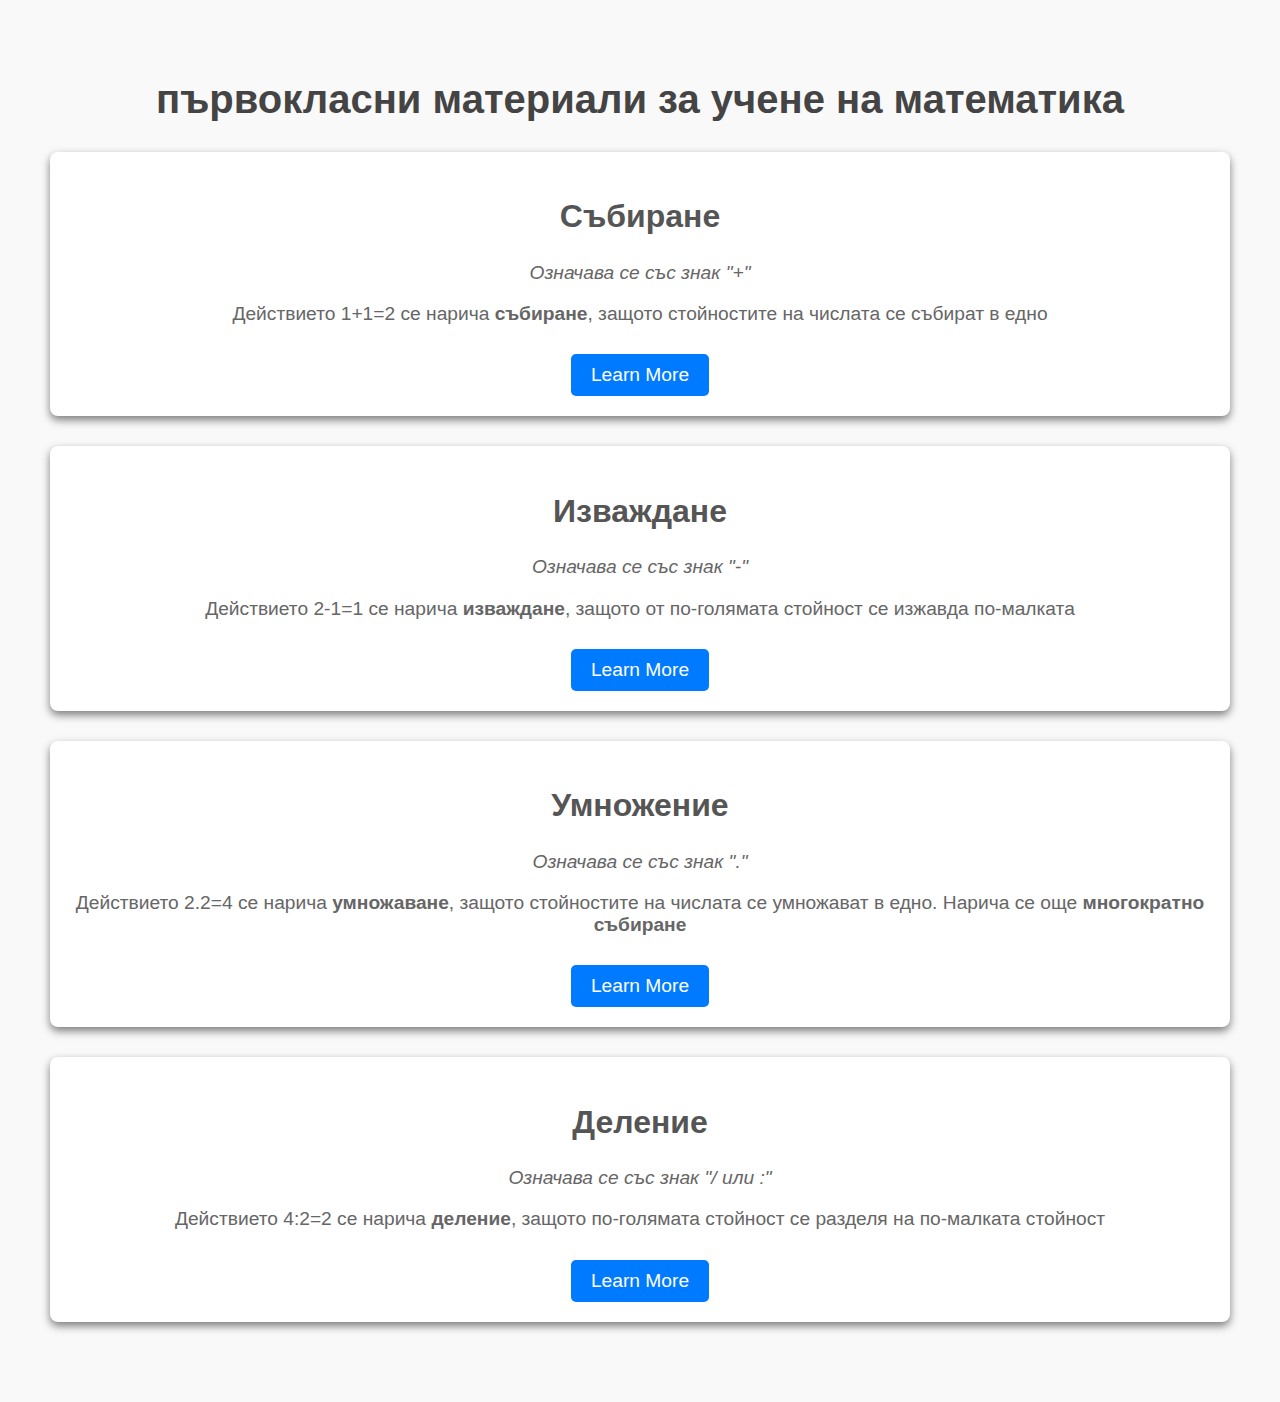
==== index.html @ 089159cf "Update index.html" ====
<!DOCTYPE html>
<html lang="bg">
<head>
    <link rel="stylesheet" href="style.css">
    <meta charset="UTF-8">
    <meta name="viewport" content="width=device-width, initial-scale=1.0">
    <title>Първокласни Материали за Учене на Математика</title>
    
</head>
<body>
    <h1>първокласни материали за учене на математика</h1>
    
    <div class="template">
        <h2>Събиранe</h2>
        <p><i>Означава се със знак "+"</i></p>
        <p>Действието 1+1=2 се нарича <b>събиране</b>, защото стойностите на числата се събират в едно</p>
        <a href="addition.html">Learn More</a>
    </div>
    
    <div class="template">
        <h2>Изваждане</h2>
        <p><i>Означава се със знак "-"</i></p>
        <p>Действието 2-1=1 се нарича <b>изваждане</b>, защото от по-голямата стойност се изжавда по-малката</p>
        <a href="subtraction.html" target="_blank">Learn More</a>
    </div>
    
    <div class="template">
        <h2>Умножение</h2>
        <p><i>Означава се със знак "."</i></p>
        <p>Действието 2.2=4 се нарича <b>умножаване</b>, защото стойностите на числата се умножават в едно. Нарича се още <b>многократно събиране</b></p>
        <a href="multiplication.html" target="_blank">Learn More</a>
    </div>
    
    <div class="template">
        <h2>Деление</h2>
        <p><i>Означава се със знак "/ или :"</i></p>
        <p>Действието 4:2=2 се нарича <b>деление</b>, защото по-голямата стойност се разделя на по-малката стойност</p>
        <a href="division.html" target="_blank">Learn More</a>
    </div>
</body>
</html>
---- style.css ----
body {
            font-family: Arial, sans-serif;
            background-color: #f9f9f9;
            color: #333;
            text-align: center;
            padding: 50px;
            margin: 0;
        }
        h1 {
            color: #444;
            font-size: 2.5em;
            margin-bottom: 30px;
        }
        .template {
            margin: 30px 0;
            padding: 20px;
            border-radius: 8px;
            background-color: #fff;
            box-shadow: 0 4px 8px rgba(0, 0, 0, 0.5);
        }
        h2 {
            color: #555;
            font-size: 2em;
        }
        p {
            font-size: 1.2em;
            color: #666;
        }
        a {
            display: inline-block;
            margin-top: 10px;
            padding: 10px 20px;
            font-size: 1.2em;
            color: #fff;
            background-color: #007BFF;
            border-radius: 5px;
            text-decoration: none;
            transition: background-color 0.3s ease;
        }
        a:hover {
            background-color: #0056b3;
        }
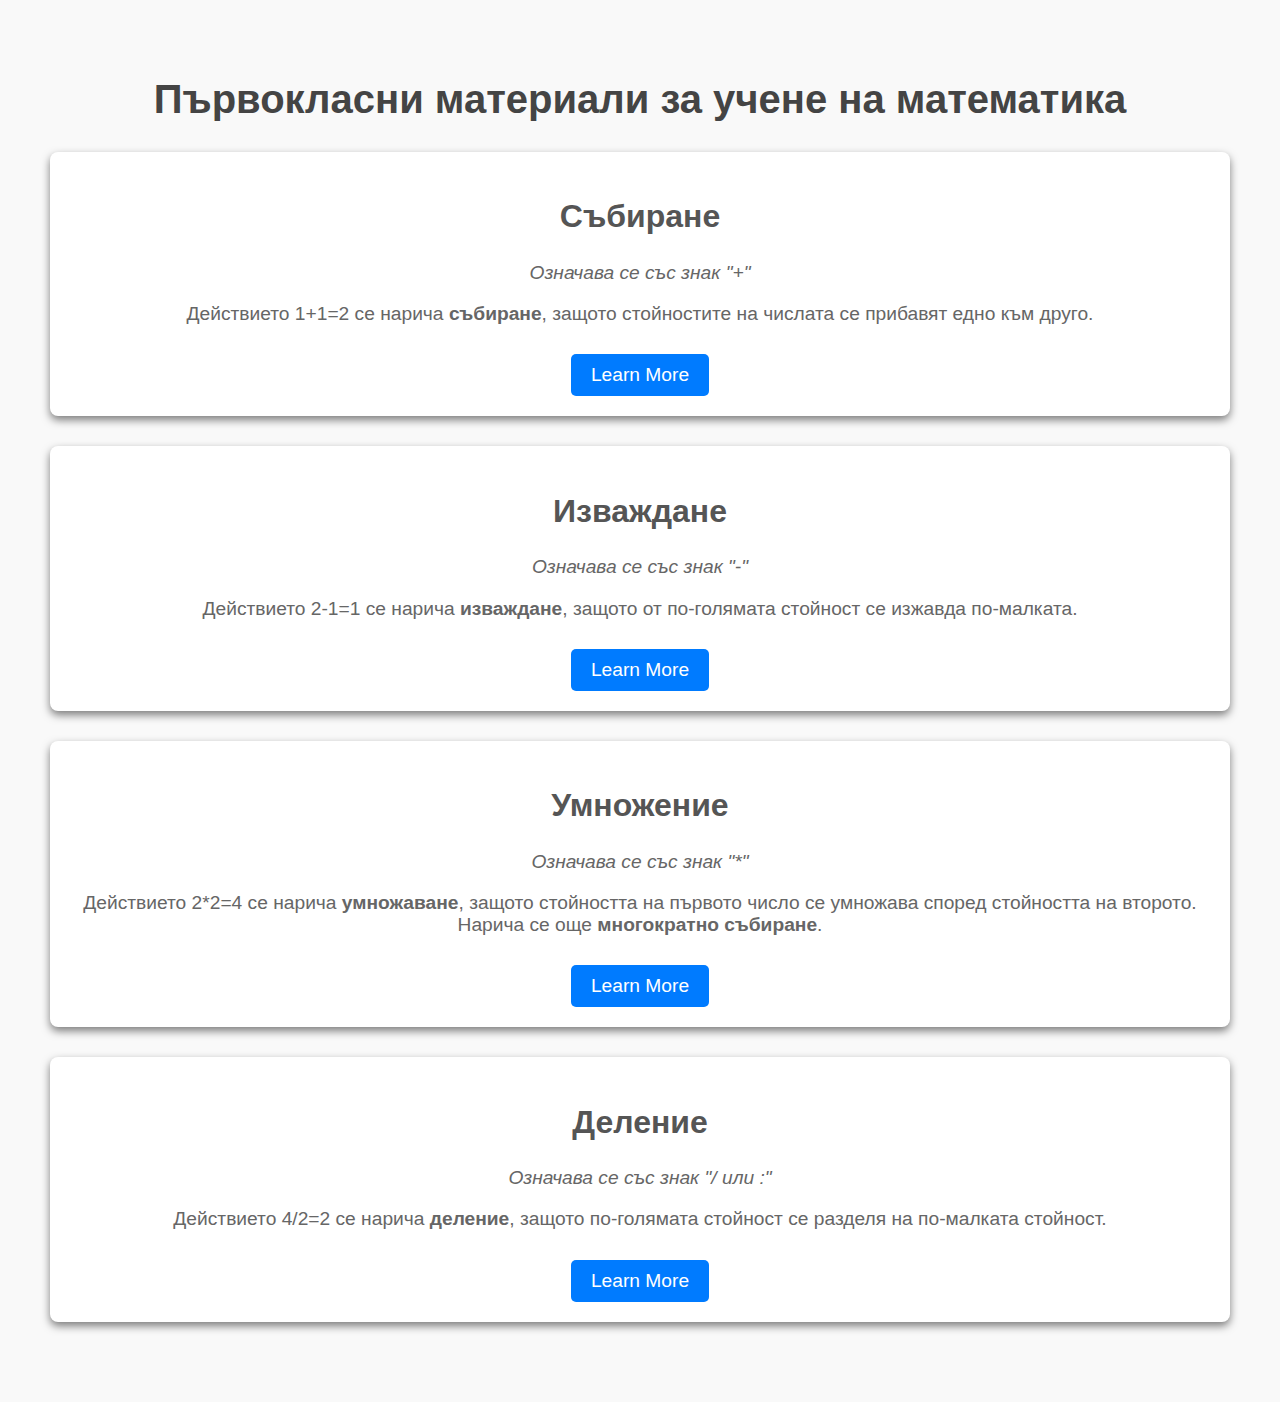
==== commit 338e83ba: "Update index.html" ====
--- a/index.html
+++ b/index.html
@@ -8,33 +8,33 @@
     
 </head>
 <body>
-    <h1>първокласни материали за учене на математика</h1>
+    <h1>Първокласни материали за учене на математика</h1>
     
     <div class="template">
         <h2>Събиранe</h2>
         <p><i>Означава се със знак "+"</i></p>
-        <p>Действието 1+1=2 се нарича <b>събиране</b>, защото стойностите на числата се събират в едно</p>
+        <p>Действието 1+1=2 се нарича <b>събиране</b>, защото стойностите на числата се прибавят едно към друго.</p>
         <a href="addition.html">Learn More</a>
     </div>
     
     <div class="template">
         <h2>Изваждане</h2>
         <p><i>Означава се със знак "-"</i></p>
-        <p>Действието 2-1=1 се нарича <b>изваждане</b>, защото от по-голямата стойност се изжавда по-малката</p>
+        <p>Действието 2-1=1 се нарича <b>изваждане</b>, защото от по-голямата стойност се изжавда по-малката.</p>
         <a href="subtraction.html" target="_blank">Learn More</a>
     </div>
     
     <div class="template">
         <h2>Умножение</h2>
-        <p><i>Означава се със знак "."</i></p>
-        <p>Действието 2.2=4 се нарича <b>умножаване</b>, защото стойностите на числата се умножават в едно. Нарича се още <b>многократно събиране</b></p>
+        <p><i>Означава се със знак "*"</i></p>
+        <p>Действието 2*2=4 се нарича <b>умножаване</b>, защото стойността на първото число се умножава според стойността на второто. Нарича се още <b>многократно събиране</b>.</p>
         <a href="multiplication.html" target="_blank">Learn More</a>
     </div>
     
     <div class="template">
         <h2>Деление</h2>
         <p><i>Означава се със знак "/ или :"</i></p>
-        <p>Действието 4:2=2 се нарича <b>деление</b>, защото по-голямата стойност се разделя на по-малката стойност</p>
+        <p>Действието 4/2=2 се нарича <b>деление</b>, защото по-голямата стойност се разделя на по-малката стойност.</p>
         <a href="division.html" target="_blank">Learn More</a>
     </div>
 </body>
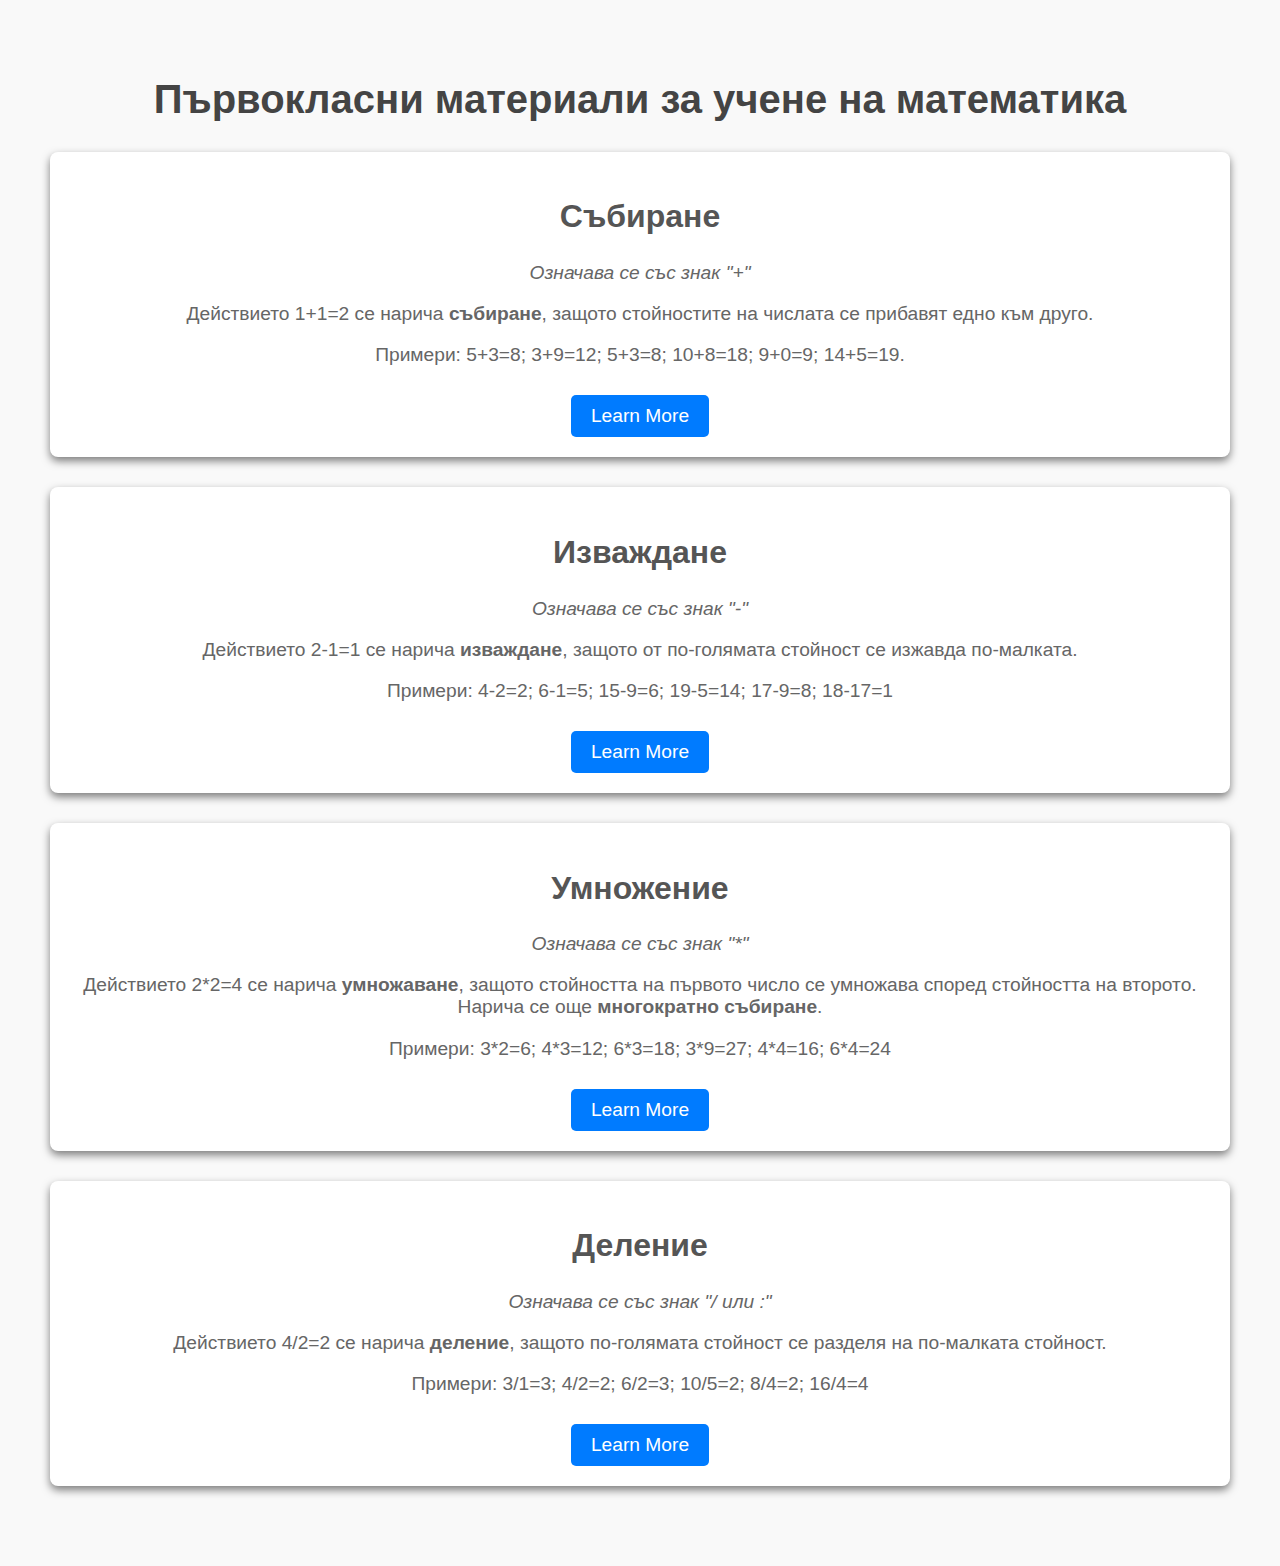
==== commit df73eb8c: "Update index.html" ====
--- a/index.html
+++ b/index.html
@@ -14,6 +14,7 @@
         <h2>Събиранe</h2>
         <p><i>Означава се със знак "+"</i></p>
         <p>Действието 1+1=2 се нарича <b>събиране</b>, защото стойностите на числата се прибавят едно към друго.</p>
+        <p>Примери: 5+3=8; 3+9=12; 5+3=8; 10+8=18; 9+0=9; 14+5=19.</p>
         <a href="addition.html">Learn More</a>
     </div>
     
@@ -21,6 +22,7 @@
         <h2>Изваждане</h2>
         <p><i>Означава се със знак "-"</i></p>
         <p>Действието 2-1=1 се нарича <b>изваждане</b>, защото от по-голямата стойност се изжавда по-малката.</p>
+        <p>Примери: 4-2=2; 6-1=5; 15-9=6; 19-5=14; 17-9=8; 18-17=1</p>
         <a href="subtraction.html" target="_blank">Learn More</a>
     </div>
     
@@ -28,6 +30,7 @@
         <h2>Умножение</h2>
         <p><i>Означава се със знак "*"</i></p>
         <p>Действието 2*2=4 се нарича <b>умножаване</b>, защото стойността на първото число се умножава според стойността на второто. Нарича се още <b>многократно събиране</b>.</p>
+        <p>Примери: 3*2=6; 4*3=12; 6*3=18; 3*9=27; 4*4=16; 6*4=24</p>
         <a href="multiplication.html" target="_blank">Learn More</a>
     </div>
     
@@ -35,6 +38,7 @@
         <h2>Деление</h2>
         <p><i>Означава се със знак "/ или :"</i></p>
         <p>Действието 4/2=2 се нарича <b>деление</b>, защото по-голямата стойност се разделя на по-малката стойност.</p>
+        <p>Примери: 3/1=3; 4/2=2; 6/2=3; 10/5=2; 8/4=2; 16/4=4</p>
         <a href="division.html" target="_blank">Learn More</a>
     </div>
 </body>
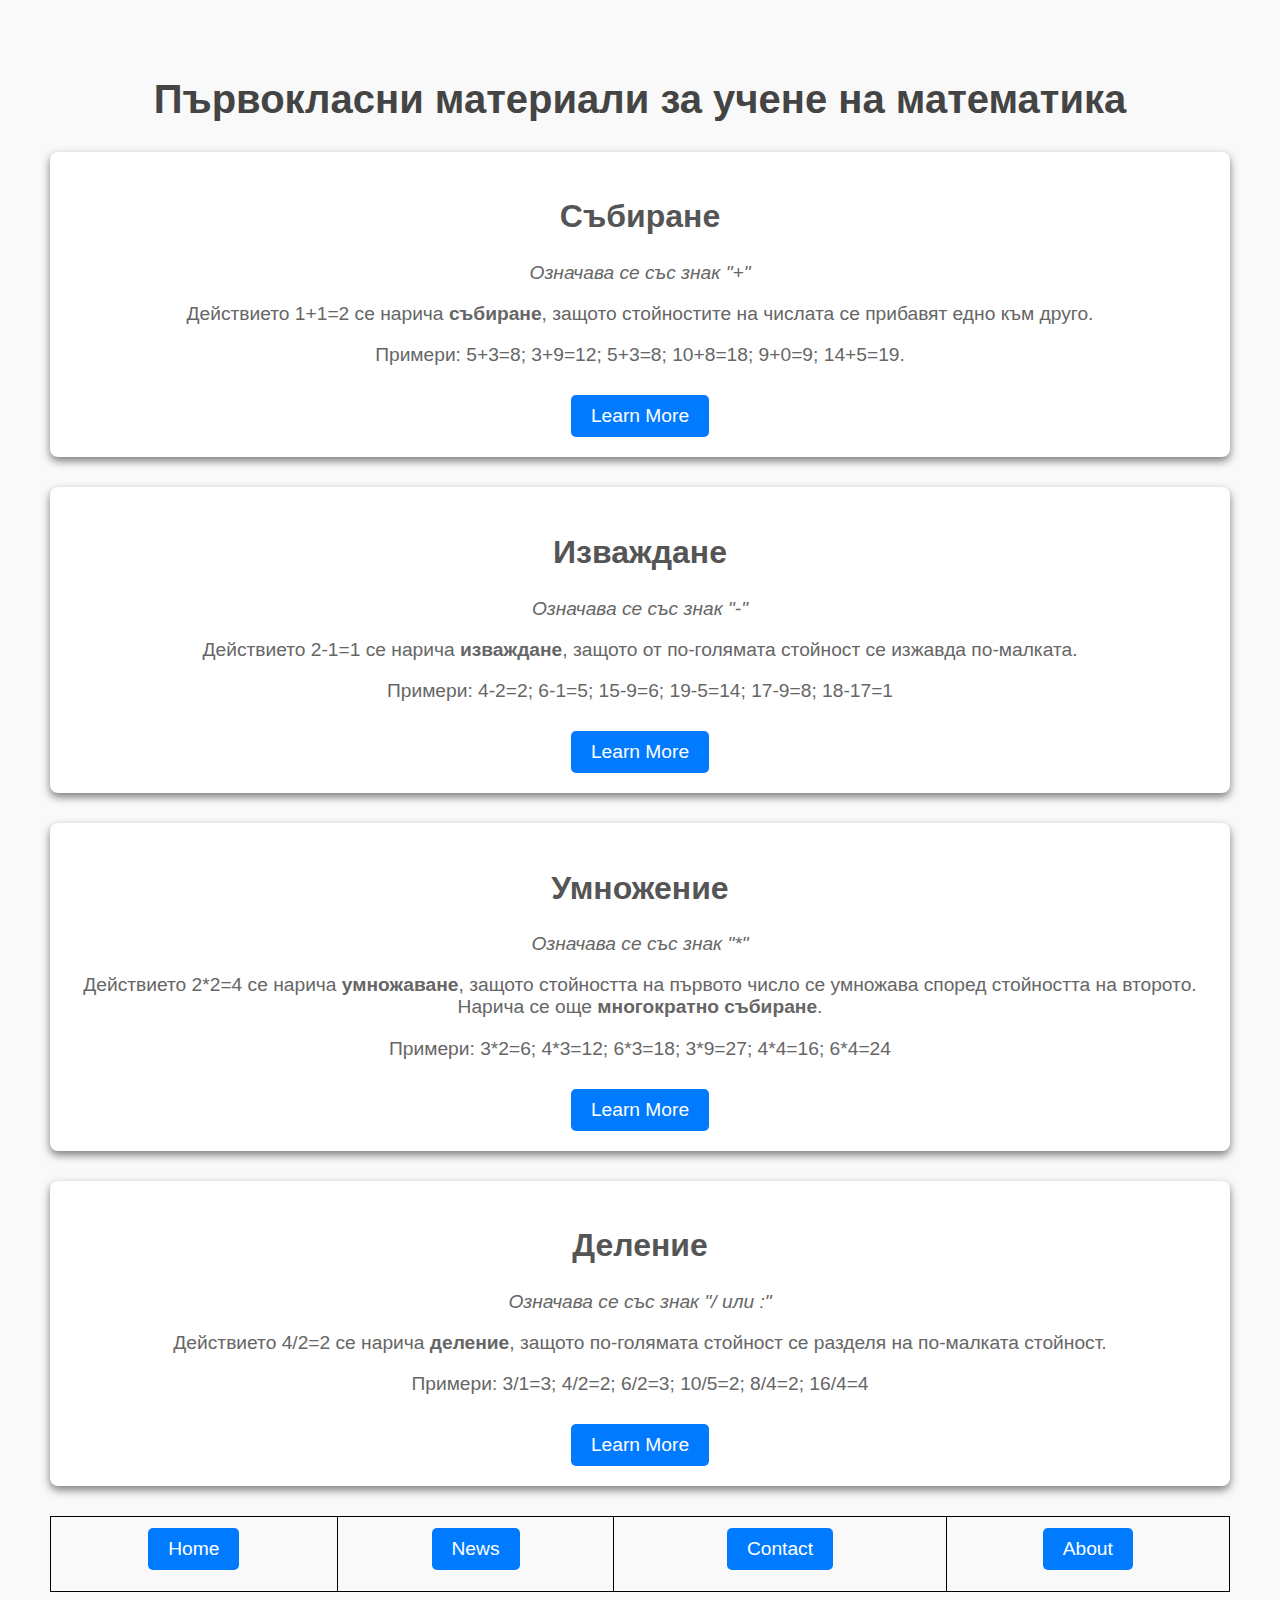
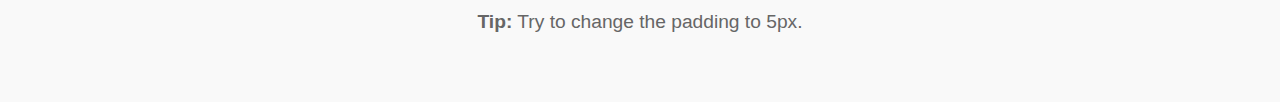
==== commit a857fd05: "Update index.html" ====
--- a/index.html
+++ b/index.html
@@ -41,5 +41,34 @@
         <p>Примери: 3/1=3; 4/2=2; 6/2=3; 10/5=2; 8/4=2; 16/4=4</p>
         <a href="division.html" target="_blank">Learn More</a>
     </div>
+    <style>
+table, th, td {
+  border: 1px solid black;
+  border-collapse: collapse;
+}
+th, td,  {
+text-align: left;
+  padding: 8px;
+}
+}
+  padding: 5px;
+}
+</style>
+</head>
+<body>
+ 
+ 
+<table style="width:100%">
+  <tr>
+    <td><a href="">Home</a></p></td>
+    <td><a href="">News</a></p></td>
+    <td><a href="">Contact</a></p></td>
+    <td><a href="">About</a></p></td>
+  <tr>
+</table>
+ 
+<p><strong>Tip:</strong> Try to change the padding to 5px.</p>
+ 
+</body>
 </body>
 </html>
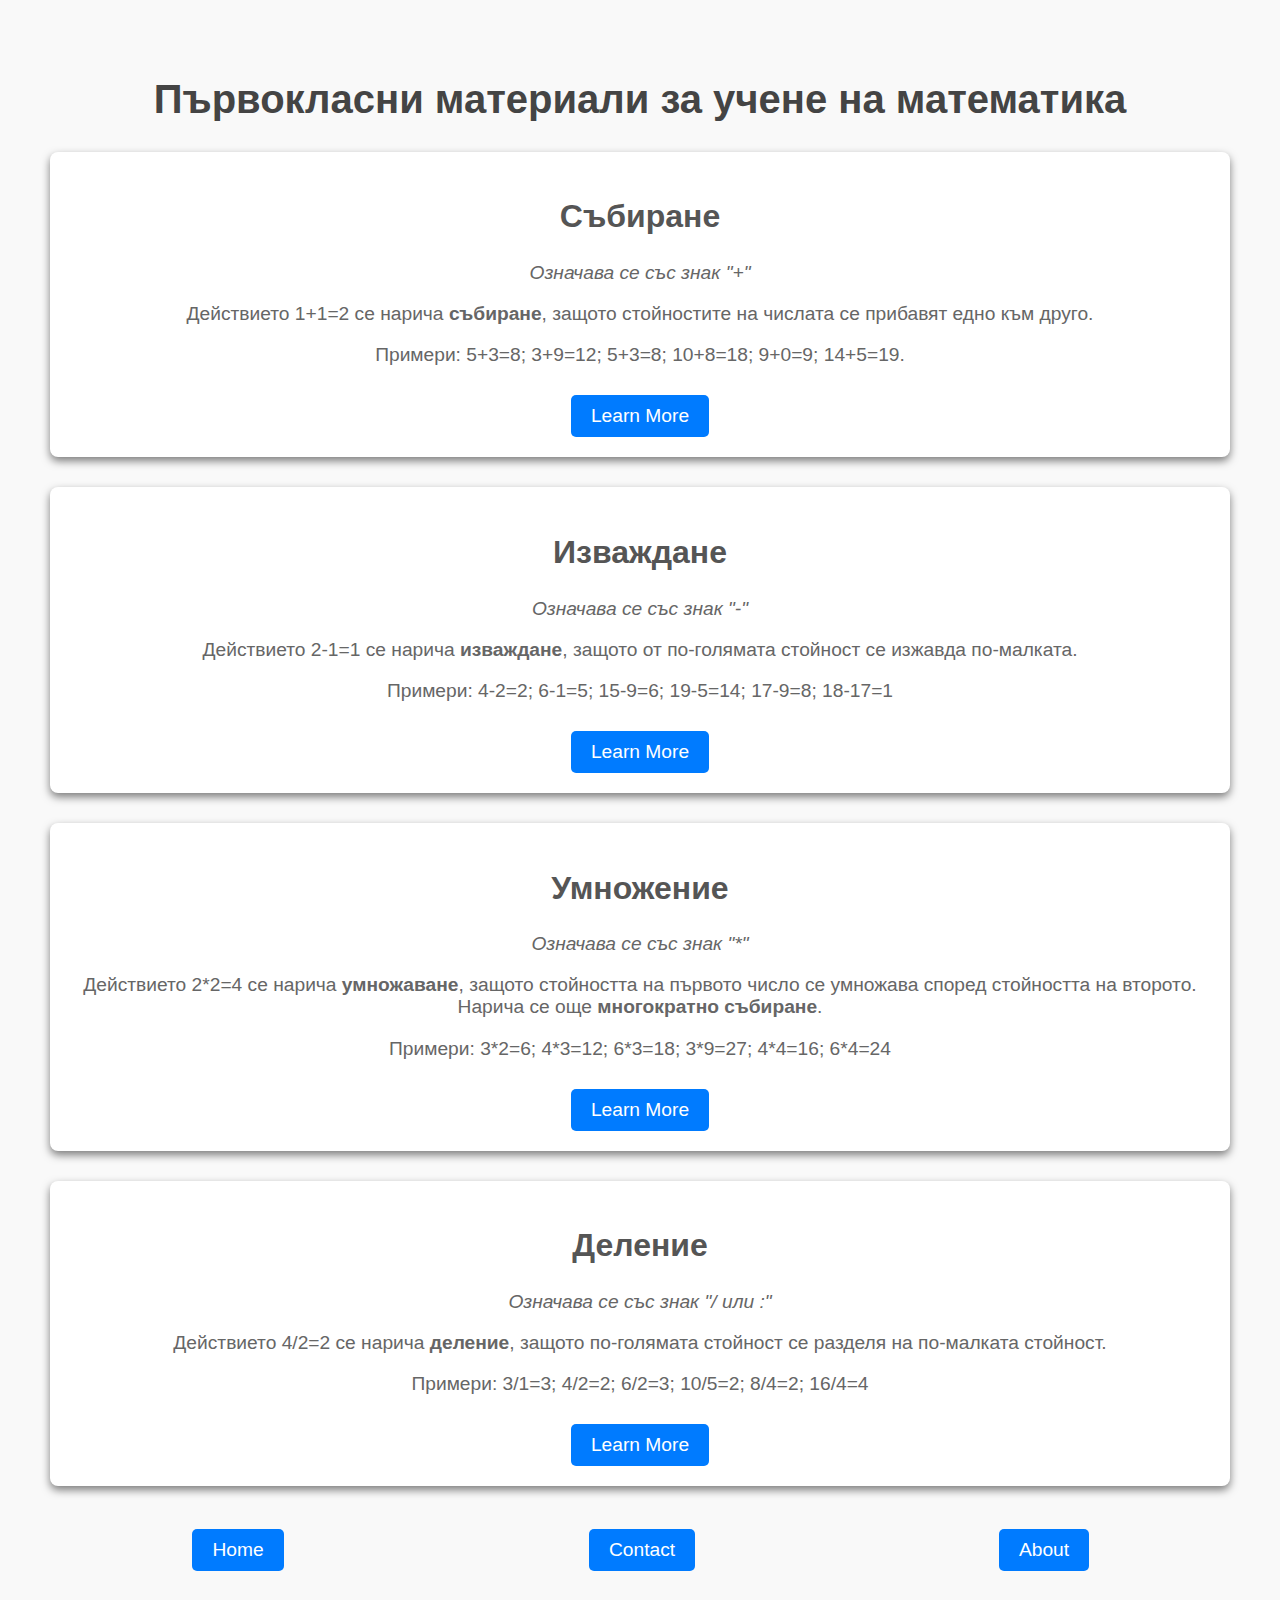
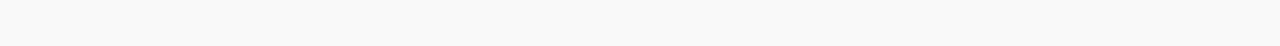
==== commit cf2ffd35: "Update index.html" ====
--- a/index.html
+++ b/index.html
@@ -41,19 +41,6 @@
         <p>Примери: 3/1=3; 4/2=2; 6/2=3; 10/5=2; 8/4=2; 16/4=4</p>
         <a href="division.html" target="_blank">Learn More</a>
     </div>
-    <style>
-table, th, td {
-  border: 1px solid black;
-  border-collapse: collapse;
-}
-th, td,  {
-text-align: left;
-  padding: 8px;
-}
-}
-  padding: 5px;
-}
-</style>
 </head>
 <body>
  
@@ -61,14 +48,11 @@
 <table style="width:100%">
   <tr>
     <td><a href="">Home</a></p></td>
-    <td><a href="">News</a></p></td>
     <td><a href="">Contact</a></p></td>
     <td><a href="">About</a></p></td>
   <tr>
 </table>
  
-<p><strong>Tip:</strong> Try to change the padding to 5px.</p>
- 
 </body>
 </body>
 </html>
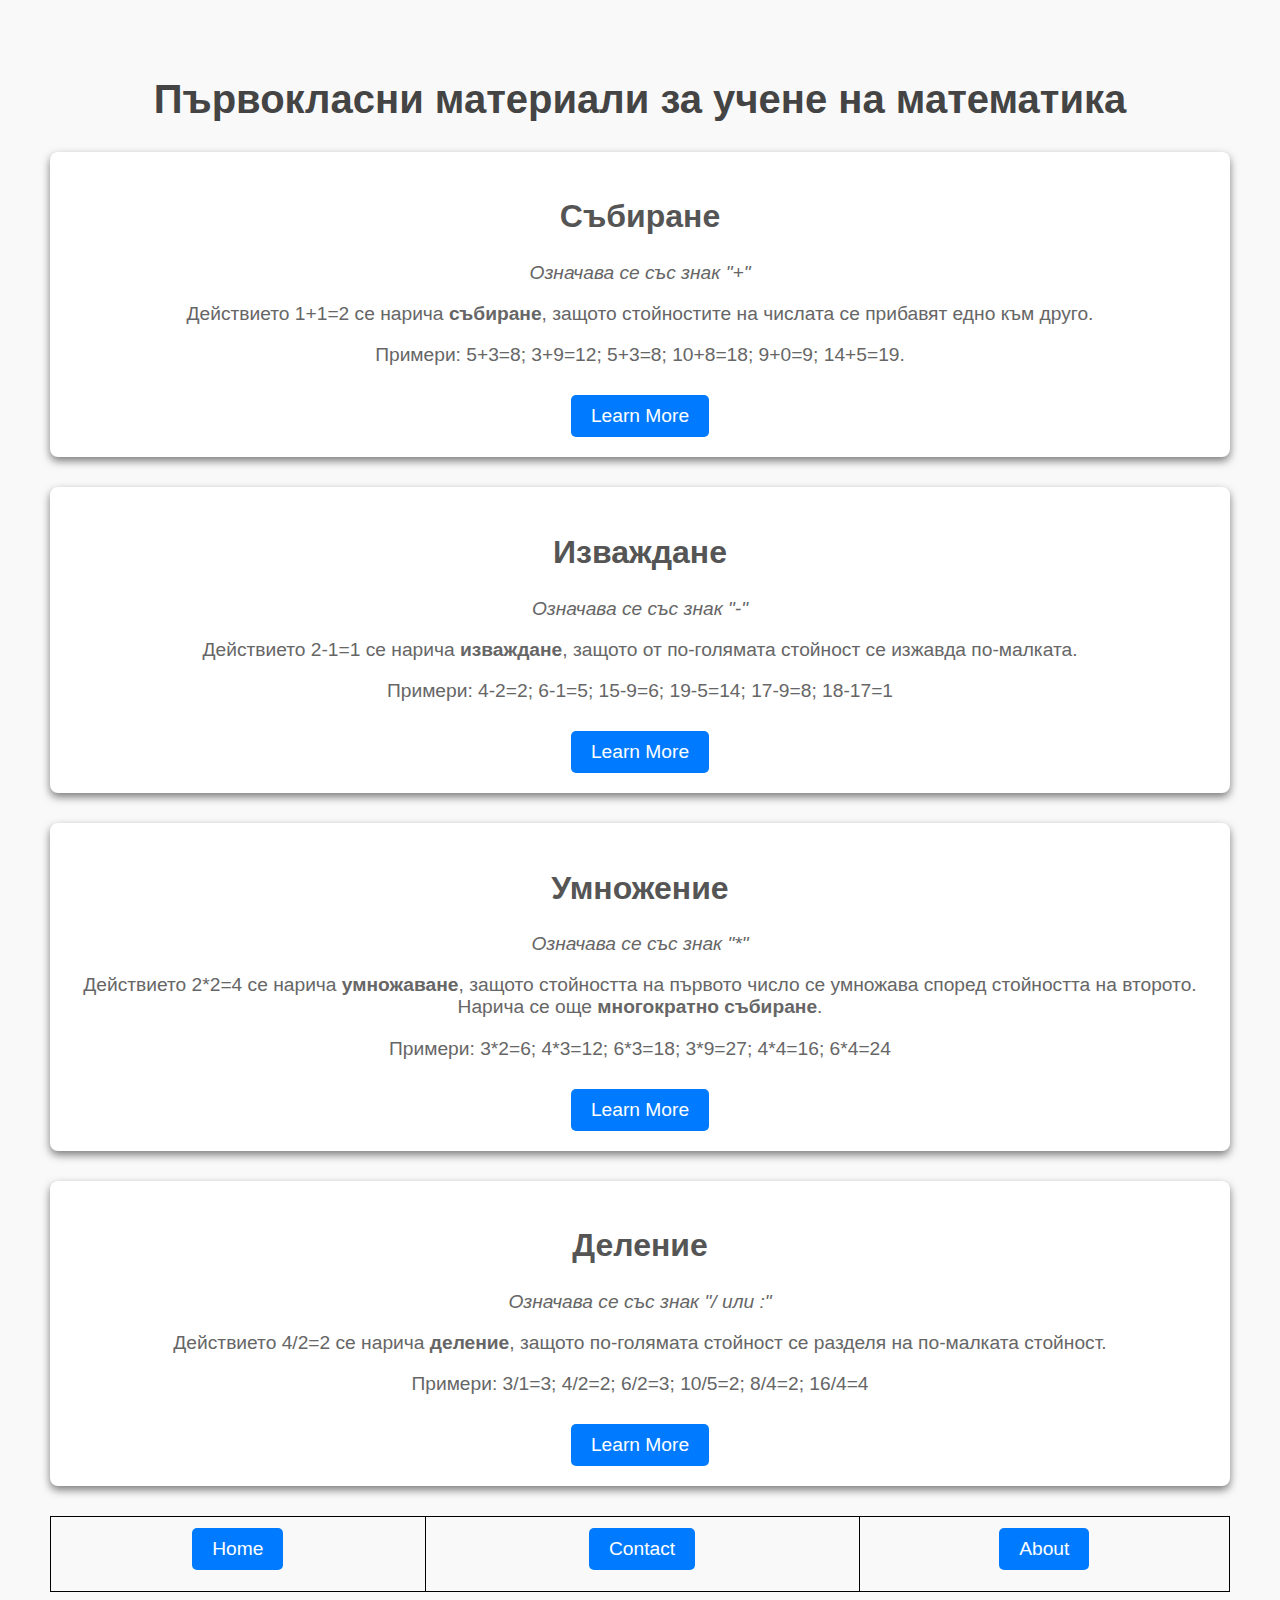
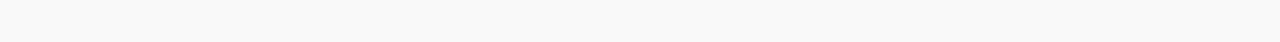
==== commit 844f39ff: "Update index.html" ====
--- a/index.html
+++ b/index.html
@@ -47,9 +47,9 @@
  
 <table style="width:100%">
   <tr>
-    <td><a href="">Home</a></p></td>
-    <td><a href="">Contact</a></p></td>
-    <td><a href="">About</a></p></td>
+    <td><a href="home.html">Home</a></p></td>
+    <td><a href="contact.html">Contact</a></p></td>
+    <td><a href="about.html">About</a></p></td>
   <tr>
 </table>
  
--- a/style.css
+++ b/style.css
@@ -41,3 +41,16 @@
         a:hover {
             background-color: #0056b3;
         }
+        table, th, td {
+            border: 1px solid black;
+            border-collapse: collapse;
+        }
+        th, td, {
+            text-align: left;
+            padding: 8px;
+        }
+        }
+            padding: 5px;
+        }
+
+
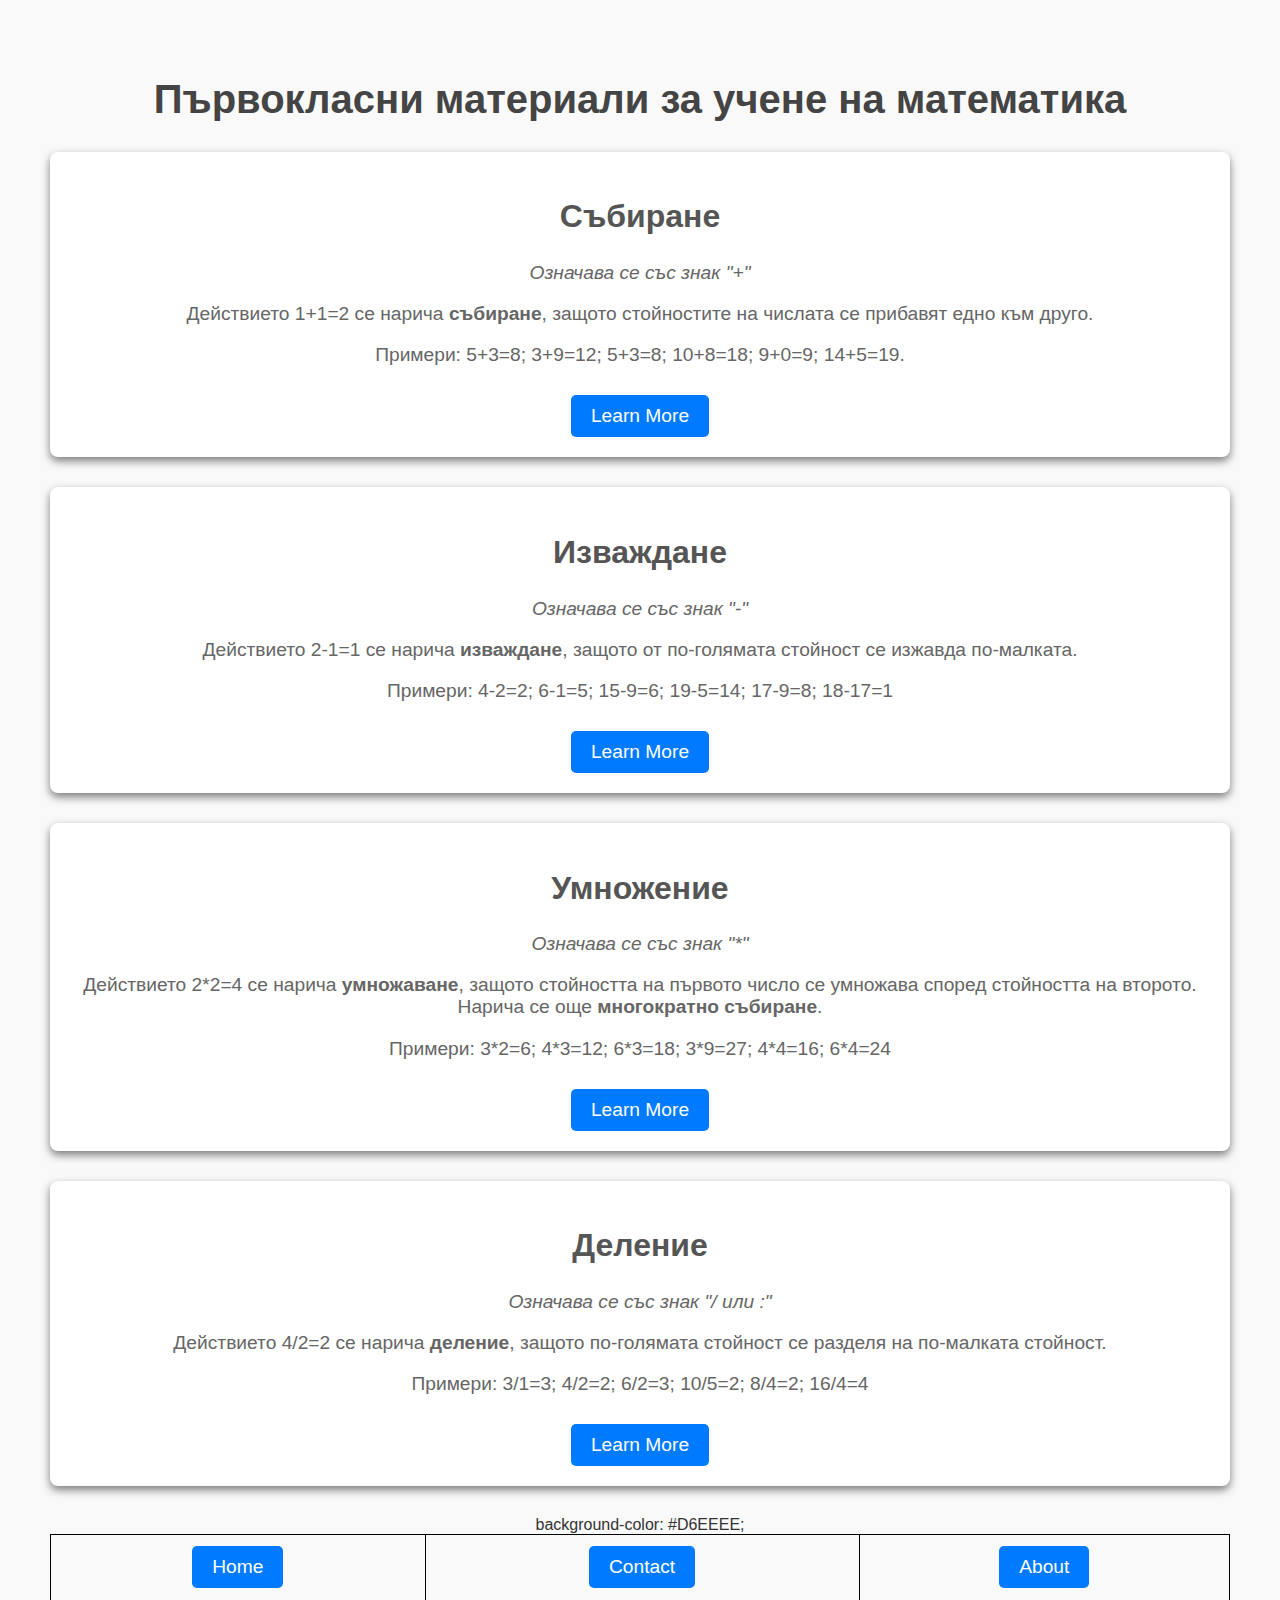
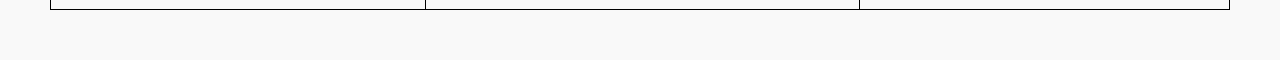
==== commit 3de20860: "Update index.html" ====
--- a/index.html
+++ b/index.html
@@ -46,6 +46,7 @@
  
  
 <table style="width:100%">
+    background-color: #D6EEEE;
   <tr>
     <td><a href="home.html">Home</a></p></td>
     <td><a href="contact.html">Contact</a></p></td>
--- a/style.css
+++ b/style.css
@@ -52,5 +52,11 @@
         }
             padding: 5px;
         }
+        ul {
+                text-align: center;
+        }
+        li {
+                text-align: center;
+        }
 
 
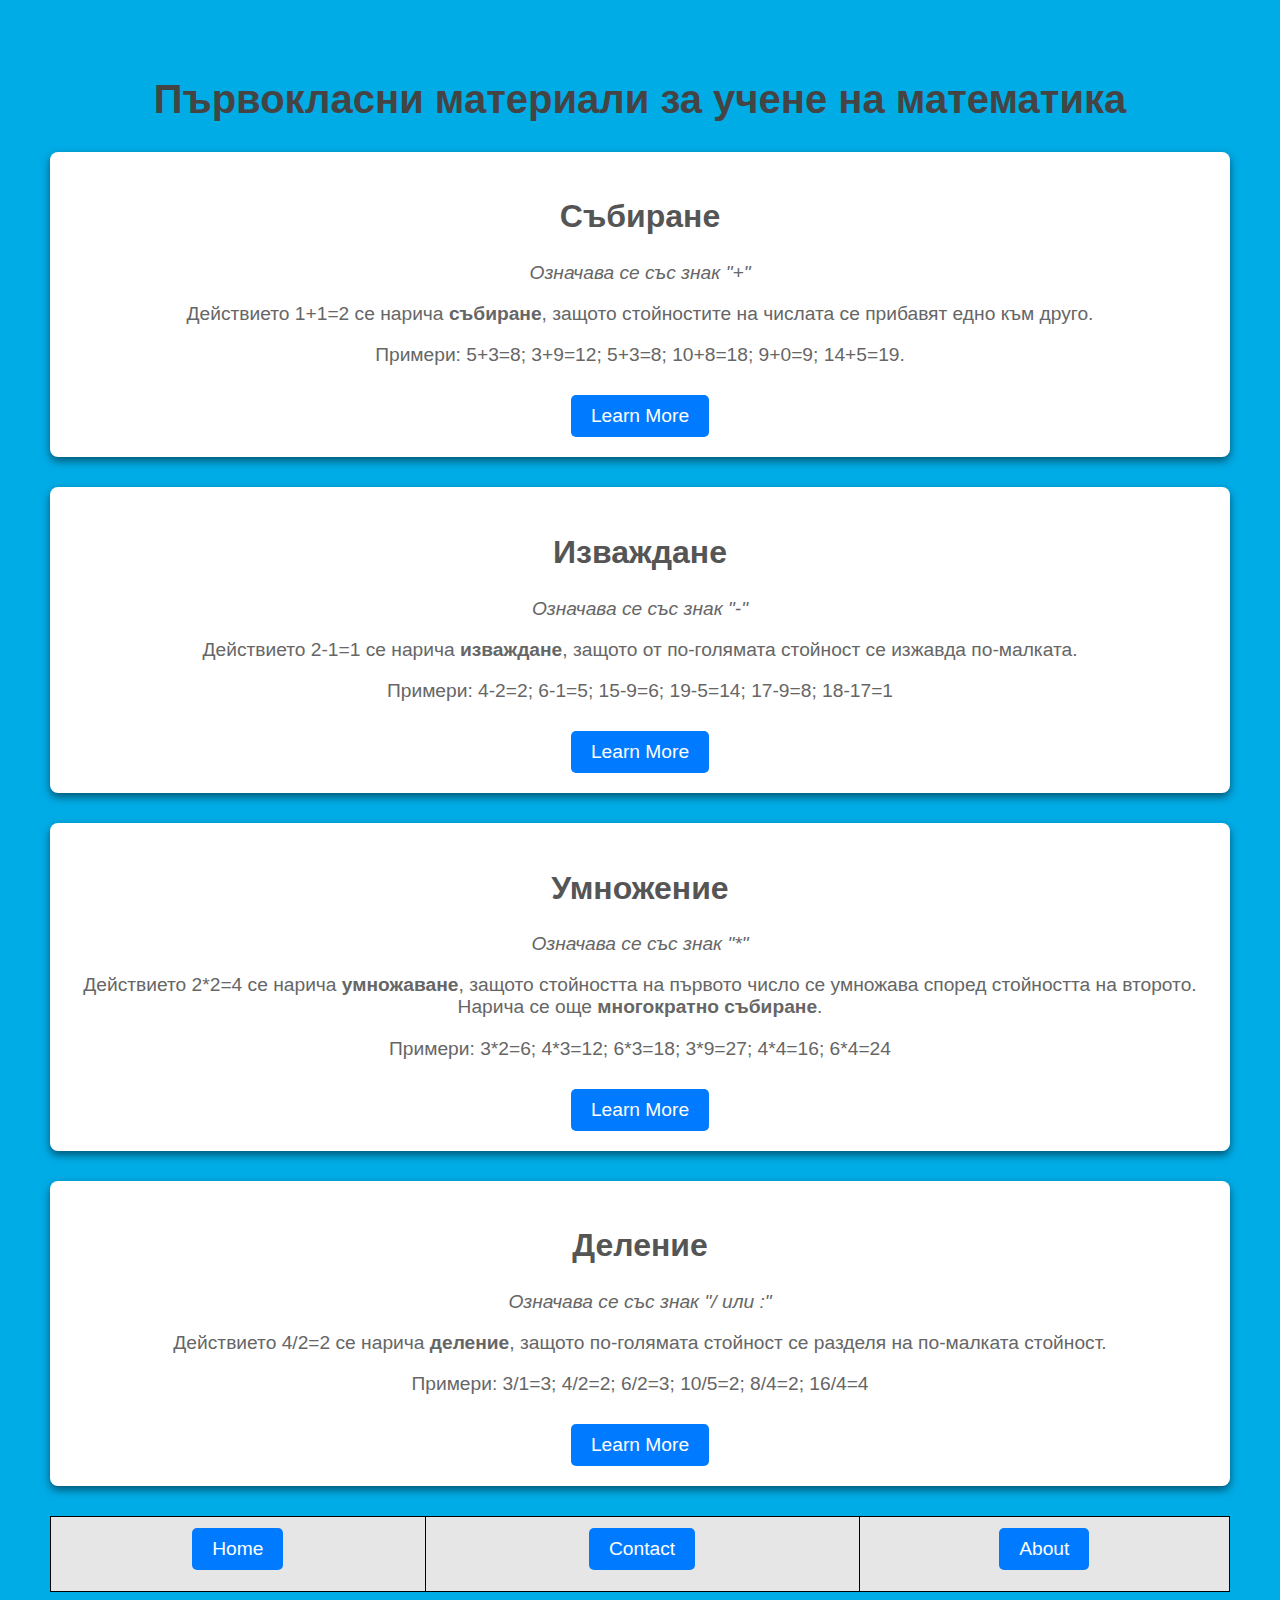
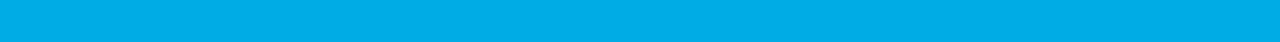
==== commit a61ee969: "Update index.html" ====
--- a/index.html
+++ b/index.html
@@ -5,7 +5,6 @@
     <meta charset="UTF-8">
     <meta name="viewport" content="width=device-width, initial-scale=1.0">
     <title>Първокласни Материали за Учене на Математика</title>
-    
 </head>
 <body>
     <h1>Първокласни материали за учене на математика</h1>
@@ -46,7 +45,6 @@
  
  
 <table style="width:100%">
-    background-color: #D6EEEE;
   <tr>
     <td><a href="home.html">Home</a></p></td>
     <td><a href="contact.html">Contact</a></p></td>
--- a/style.css
+++ b/style.css
@@ -1,7 +1,7 @@
 
         body {
             font-family: Arial, sans-serif;
-            background-color: #f9f9f9;
+            background-color: #00ace6;
             color: #333;
             text-align: center;
             padding: 50px;
@@ -44,6 +44,7 @@
         table, th, td {
             border: 1px solid black;
             border-collapse: collapse;
+            background-color: #e6e6e6;
         }
         th, td, {
             text-align: left;
